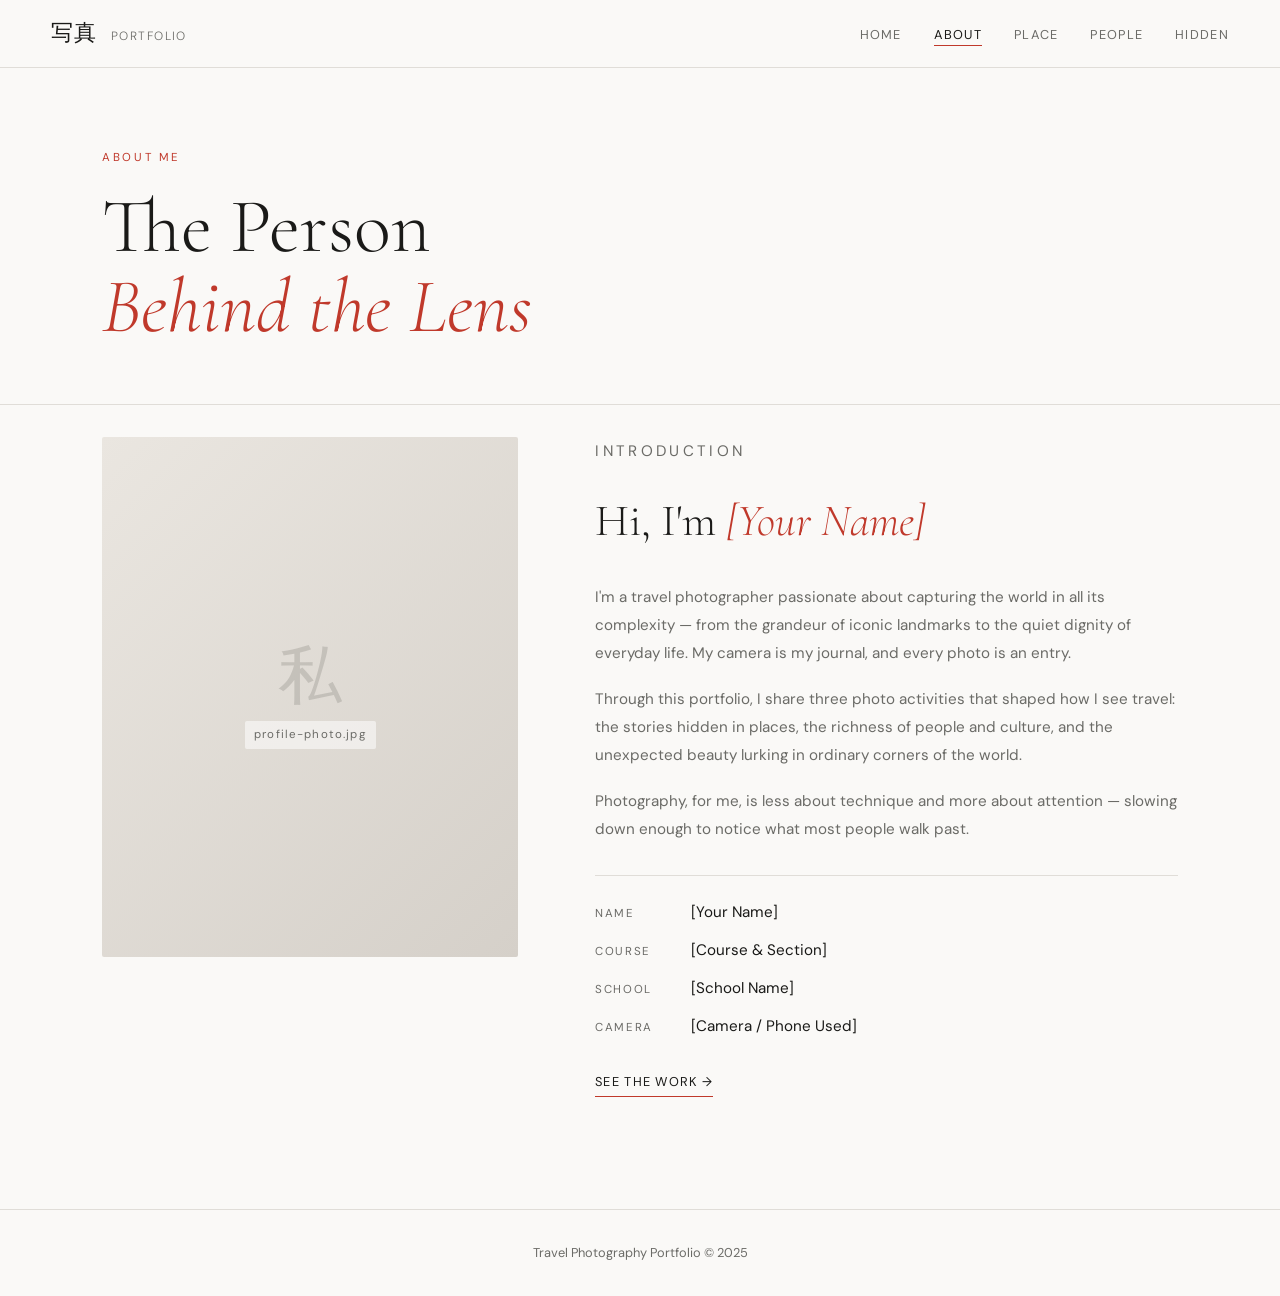
==== about.html @ 9acc2124 "Add files via upload" ====
<!DOCTYPE html>
<html lang="en">
<head>
  <meta charset="UTF-8" />
  <meta name="viewport" content="width=device-width, initial-scale=1.0" />
  <title>About — Portfolio</title>
  <link rel="preconnect" href="https://fonts.googleapis.com" />
  <link href="https://fonts.googleapis.com/css2?family=Cormorant+Garamond:ital,wght@0,300;0,400;1,300;1,400&family=DM+Sans:wght@300;400;500&display=swap" rel="stylesheet" />
  <link rel="stylesheet" href="style.css" />
</head>
<body>

  <nav class="nav">
    <a href="index.html" class="nav-logo">写真 <span>Portfolio</span></a>
    <ul class="nav-links">
      <li><a href="index.html">Home</a></li>
      <li><a href="about.html" class="active">About</a></li>
      <li><a href="activity1.html">Place</a></li>
      <li><a href="activity2.html">People</a></li>
      <li><a href="activity3.html">Hidden</a></li>
    </ul>
    <button class="nav-toggle" onclick="toggleMenu()">&#9776;</button>
  </nav>

  <section class="about-hero fade-in">
    <p class="hero-eyebrow">About Me</p>
    <h1>The Person<br /><em>Behind the Lens</em></h1>
  </section>

  <section class="about-body">
    <div class="about-grid">
      <div class="about-photo fade-in">
        <div class="about-placeholder">
          <span class="jp-char">私</span>
          <p>profile-photo.jpg</p>
        </div>
      </div>
      <div class="about-text fade-in">
        <p class="section-tag">Introduction</p>
        <h2>Hi, I'm <em>[Your Name]</em></h2>
        <p>I'm a travel photographer passionate about capturing the world in all its complexity — from the grandeur of iconic landmarks to the quiet dignity of everyday life. My camera is my journal, and every photo is an entry.</p>
        <p>Through this portfolio, I share three photo activities that shaped how I see travel: the stories hidden in places, the richness of people and culture, and the unexpected beauty lurking in ordinary corners of the world.</p>
        <p>Photography, for me, is less about technique and more about attention — slowing down enough to notice what most people walk past.</p>

        <div class="about-details">
          <div class="detail-item">
            <span class="detail-label">Name</span>
            <span class="detail-val">[Your Name]</span>
          </div>
          <div class="detail-item">
            <span class="detail-label">Course</span>
            <span class="detail-val">[Course & Section]</span>
          </div>
          <div class="detail-item">
            <span class="detail-label">School</span>
            <span class="detail-val">[School Name]</span>
          </div>
          <div class="detail-item">
            <span class="detail-label">Camera</span>
            <span class="detail-val">[Camera / Phone Used]</span>
          </div>
        </div>

        <a href="activity1.html" class="btn" style="margin-top:2rem; display:inline-block;">See the Work →</a>
      </div>
    </div>
  </section>

  <footer class="footer">
    <p>Travel Photography Portfolio &copy; 2025</p>
  </footer>

  <script src="main.js"></script>
</body>
</html>
---- style.css ----
*, *::before, *::after {
  box-sizing: border-box;
  margin: 0;
  padding: 0;
}

:root {
  --bg: #faf9f7;
  --fg: #1a1a18;
  --fg-muted: #6b6b67;
  --accent: #c0392b;
  --border: #e0ddd8;
  --card-bg: #ffffff;
  --nav-h: 68px;
  --font-display: 'Cormorant Garamond', Georgia, serif;
  --font-body: 'DM Sans', system-ui, sans-serif;
}

html { scroll-behavior: smooth; }

body {
  background: var(--bg);
  color: var(--fg);
  font-family: var(--font-body);
  font-size: 16px;
  line-height: 1.7;
  -webkit-font-smoothing: antialiased;
}

a { color: inherit; text-decoration: none; }

/* ── NAV ── */
.nav {
  position: fixed;
  top: 0; left: 0; right: 0;
  z-index: 100;
  height: var(--nav-h);
  display: flex;
  align-items: center;
  justify-content: space-between;
  padding: 0 4vw;
  background: rgba(250,249,247,0.92);
  backdrop-filter: blur(12px);
  border-bottom: 1px solid var(--border);
}

.nav-logo {
  font-family: var(--font-display);
  font-size: 1.4rem;
  font-weight: 300;
  letter-spacing: 0.04em;
}

.nav-logo span {
  font-size: 0.75rem;
  font-family: var(--font-body);
  color: var(--fg-muted);
  margin-left: 8px;
  letter-spacing: 0.12em;
  text-transform: uppercase;
}

.nav-links {
  list-style: none;
  display: flex;
  gap: 2rem;
}

.nav-links a {
  font-size: 0.8rem;
  letter-spacing: 0.1em;
  text-transform: uppercase;
  color: var(--fg-muted);
  transition: color 0.2s;
  position: relative;
}

.nav-links a::after {
  content: '';
  position: absolute;
  bottom: -3px; left: 0; right: 100%;
  height: 1px;
  background: var(--accent);
  transition: right 0.3s;
}

.nav-links a:hover,
.nav-links a.active { color: var(--fg); }

.nav-links a:hover::after,
.nav-links a.active::after { right: 0; }

.nav-toggle {
  display: none;
  background: none;
  border: none;
  font-size: 1.4rem;
  cursor: pointer;
  color: var(--fg);
}

/* ── HERO (HOME) ── */
.hero {
  min-height: 100vh;
  padding-top: var(--nav-h);
  display: grid;
  grid-template-columns: 1fr 1fr;
  gap: 5vw;
  align-items: center;
  padding-left: 8vw;
  padding-right: 8vw;
}

.hero-text { max-width: 520px; }

.hero-eyebrow {
  font-size: 0.72rem;
  letter-spacing: 0.22em;
  text-transform: uppercase;
  color: var(--accent);
  margin-bottom: 1.2rem;
}

.hero h1 {
  font-family: var(--font-display);
  font-size: clamp(2.8rem, 5.5vw, 4.8rem);
  font-weight: 300;
  line-height: 1.1;
}

.hero h1 em { font-style: italic; color: var(--accent); }

.hero-sub {
  margin-top: 1.25rem;
  font-size: 0.95rem;
  color: var(--fg-muted);
  line-height: 1.8;
  margin-bottom: 2rem;
}

.btn {
  display: inline-block;
  font-size: 0.8rem;
  letter-spacing: 0.1em;
  text-transform: uppercase;
  color: var(--fg);
  border-bottom: 1px solid var(--accent);
  padding-bottom: 3px;
  transition: color 0.2s;
}

.btn:hover { color: var(--accent); }

.hero-img-block { width: 100%; }

.hero-placeholder,
.about-placeholder,
.feature-placeholder,
.act-placeholder {
  background: linear-gradient(135deg, #eae6e0 0%, #d5d0c9 100%);
  display: flex;
  flex-direction: column;
  align-items: center;
  justify-content: center;
  gap: 0.75rem;
  border-radius: 2px;
}

.hero-placeholder {
  height: 500px;
}

.hero-placeholder p,
.about-placeholder p,
.feature-placeholder p,
.act-placeholder p {
  font-size: 0.72rem;
  letter-spacing: 0.1em;
  color: var(--fg-muted);
  background: rgba(255,255,255,0.55);
  padding: 0.25rem 0.6rem;
  border-radius: 2px;
}

.jp-char {
  font-family: var(--font-display);
  font-size: 4rem;
  color: rgba(26,26,24,0.14);
  user-select: none;
  line-height: 1;
}

/* ── ACTIVITIES ── */
.activities {
  padding: 6rem 4vw;
  border-top: 1px solid var(--border);
}

.activities-header {
  max-width: 1100px;
  margin: 0 auto 3rem;
}

.section-tag {
  font-size: 0.7rem;
  letter-spacing: 0.22em;
  text-transform: uppercase;
  color: var(--accent);
  margin-bottom: 0.6rem;
}

.activities-header h2 {
  font-family: var(--font-display);
  font-size: clamp(2rem, 3.5vw, 3rem);
  font-weight: 300;
}

.activities-grid {
  max-width: 1100px;
  margin: 0 auto;
  display: grid;
  grid-template-columns: repeat(3, 1fr);
  gap: 2px;
  background: var(--border);
}

.activity-card {
  background: var(--card-bg);
  display: block;
  overflow: hidden;
  transition: transform 0.3s;
}

.activity-card:hover {
  z-index: 1;
  transform: translateY(-4px);
  box-shadow: 0 12px 40px rgba(0,0,0,0.1);
}

.activity-img {
  position: relative;
  height: 280px;
  overflow: hidden;
}

.activity-placeholder {
  width: 100%; height: 100%;
  background: linear-gradient(135deg, #eae6e0 0%, #d5d0c9 100%);
  display: flex;
  align-items: center;
  justify-content: center;
  transition: background 0.3s;
}

.activity-card:hover .activity-placeholder {
  background: linear-gradient(135deg, #e0dbd4 0%, #c9c4bc 100%);
}

.activity-img img {
  width: 100%; height: 100%;
  object-fit: cover;
  display: block;
  transition: transform 0.5s;
}

.activity-card:hover .activity-img img {
  transform: scale(1.04);
}

.activity-overlay {
  position: absolute;
  inset: 0;
  background: rgba(26,26,24,0);
  display: flex;
  align-items: flex-end;
  padding: 1.5rem;
  transition: background 0.3s;
}

.activity-overlay span {
  font-size: 0.78rem;
  letter-spacing: 0.1em;
  text-transform: uppercase;
  color: white;
  opacity: 0;
  transition: opacity 0.3s;
}

.activity-card:hover .activity-overlay {
  background: rgba(26,26,24,0.25);
}

.activity-card:hover .activity-overlay span {
  opacity: 1;
}

.activity-info {
  padding: 1.5rem 1.75rem 2rem;
}

.activity-num {
  font-family: var(--font-display);
  font-size: 0.8rem;
  letter-spacing: 0.1em;
  color: var(--accent);
  margin-bottom: 0.5rem;
}

.activity-info h3 {
  font-family: var(--font-display);
  font-size: 1.4rem;
  font-weight: 300;
  margin-bottom: 0.5rem;
}

.activity-info p {
  font-size: 0.88rem;
  color: var(--fg-muted);
  line-height: 1.7;
}

/* ── QUOTE STRIP ── */
.quote-strip {
  padding: 6rem 4vw;
  text-align: center;
  background: var(--fg);
}

.quote-strip blockquote {
  font-family: var(--font-display);
  font-size: clamp(1.4rem, 3vw, 2.2rem);
  font-weight: 300;
  font-style: italic;
  color: #faf9f7;
  max-width: 680px;
  margin: 0 auto 1.25rem;
  line-height: 1.4;
}

.quote-strip cite {
  font-size: 0.78rem;
  letter-spacing: 0.14em;
  text-transform: uppercase;
  color: #888884;
}

/* ── PAGE HERO ── */
.page-hero {
  padding-top: calc(var(--nav-h) + 5rem);
  padding-bottom: 4rem;
  padding-left: 8vw;
  padding-right: 8vw;
  max-width: 1200px;
  margin: 0 auto;
}

.page-hero h1 {
  font-family: var(--font-display);
  font-size: clamp(3rem, 6vw, 5rem);
  font-weight: 300;
  line-height: 1.05;
  margin: 0.5rem 0 1rem;
}

.page-hero h1 em { font-style: italic; color: var(--accent); }

.page-hero-sub {
  color: var(--fg-muted);
  max-width: 500px;
  font-size: 0.95rem;
}

/* ── ABOUT PAGE ── */
.about-hero {
  padding-top: calc(var(--nav-h) + 5rem);
  padding-bottom: 3rem;
  padding-left: 8vw;
  padding-right: 8vw;
}

.about-hero h1 {
  font-family: var(--font-display);
  font-size: clamp(3rem, 6vw, 5rem);
  font-weight: 300;
  line-height: 1.05;
  margin: 0.5rem 0;
}

.about-hero h1 em { font-style: italic; color: var(--accent); }

.about-body {
  padding: 2rem 8vw 7rem;
  border-top: 1px solid var(--border);
}

.about-grid {
  max-width: 1100px;
  margin: 0 auto;
  display: grid;
  grid-template-columns: 1fr 1.4fr;
  gap: 6vw;
  align-items: start;
}

.about-placeholder {
  height: 520px;
}

.about-text h2 {
  font-family: var(--font-display);
  font-size: clamp(2rem, 3.5vw, 2.8rem);
  font-weight: 300;
  margin: 0.5rem 0 1.5rem;
}

.about-text h2 em { font-style: italic; color: var(--accent); }

.about-text p {
  color: var(--fg-muted);
  font-size: 0.95rem;
  line-height: 1.85;
  margin-bottom: 1.1rem;
}

.about-details {
  margin-top: 2rem;
  border-top: 1px solid var(--border);
  padding-top: 1.5rem;
  display: flex;
  flex-direction: column;
  gap: 0.75rem;
}

.detail-item {
  display: flex;
  align-items: baseline;
  gap: 1rem;
}

.detail-label {
  font-size: 0.72rem;
  letter-spacing: 0.14em;
  text-transform: uppercase;
  color: var(--fg-muted);
  min-width: 80px;
}

.detail-val {
  font-size: 0.95rem;
  color: var(--fg);
}

/* ── ACTIVITY FEATURE ── */
.activity-feature {
  max-width: 1100px;
  margin: 0 auto;
  padding: 0 8vw 5rem;
  display: grid;
  grid-template-columns: 1.2fr 1fr;
  gap: 5vw;
  align-items: start;
  border-top: 1px solid var(--border);
}

.feature-img { width: 100%; }

.feature-placeholder {
  height: 520px;
}

.feature-caption { padding-top: 1rem; }

.feature-caption h2 {
  font-family: var(--font-display);
  font-size: clamp(1.8rem, 3vw, 2.5rem);
  font-weight: 300;
  margin: 0.5rem 0 1.25rem;
}

.feature-caption h2 em { font-style: italic; color: var(--accent); }

.caption-body {
  color: var(--fg-muted);
  font-size: 0.95rem;
  line-height: 1.85;
  margin-bottom: 1.75rem;
}

.caption-meta {
  display: flex;
  flex-direction: column;
  gap: 0.4rem;
  border-top: 1px solid var(--border);
  padding-top: 1.25rem;
  font-size: 0.85rem;
  color: var(--fg-muted);
}

/* ── ACTIVITY GALLERY ── */
.activity-gallery {
  max-width: 1100px;
  margin: 0 auto;
  padding: 0 8vw 5rem;
}

.act-grid {
  margin-top: 1.5rem;
  display: grid;
  grid-template-columns: repeat(3, 1fr);
  gap: 6px;
}

.act-item { overflow: hidden; }

.act-placeholder {
  height: 220px;
  margin-bottom: 0.75rem;
}

.act-caption {
  font-size: 0.82rem;
  color: var(--fg-muted);
  padding: 0 0.25rem;
  line-height: 1.5;
}

/* ── ACTIVITY NAV ── */
.activity-nav {
  max-width: 1100px;
  margin: 0 auto;
  padding: 0 8vw 6rem;
  display: flex;
  gap: 1rem;
  justify-content: space-between;
  flex-wrap: wrap;
}

.btn-outline {
  font-size: 0.8rem;
  letter-spacing: 0.1em;
  text-transform: uppercase;
  padding: 0.75rem 1.75rem;
  border: 1px solid var(--fg);
  color: var(--fg);
  border-radius: 2px;
  transition: background 0.25s, color 0.25s;
}

.btn-outline:hover {
  background: var(--fg);
  color: var(--bg);
}

/* ── FOOTER ── */
.footer {
  border-top: 1px solid var(--border);
  padding: 2rem 4vw;
  text-align: center;
  font-size: 0.8rem;
  color: var(--fg-muted);
}

/* ── FADE IN ── */
.fade-in {
  opacity: 0;
  transform: translateY(22px);
  transition: opacity 0.7s ease, transform 0.7s ease;
}

.fade-in.visible {
  opacity: 1;
  transform: none;
}

/* ── RESPONSIVE ── */
@media (max-width: 900px) {
  .hero {
    grid-template-columns: 1fr;
    padding-top: calc(var(--nav-h) + 3rem);
    padding-left: 6vw;
    padding-right: 6vw;
    min-height: auto;
    padding-bottom: 4rem;
    gap: 3rem;
  }

  .hero-placeholder { height: 320px; }

  .activities-grid { grid-template-columns: 1fr; }

  .about-grid,
  .activity-feature { grid-template-columns: 1fr; }

  .about-placeholder,
  .feature-placeholder { height: 300px; }

  .act-grid { grid-template-columns: 1fr 1fr; }
}

@media (max-width: 600px) {
  .nav-links {
    display: none;
    position: absolute;
    top: var(--nav-h); left: 0; right: 0;
    background: var(--bg);
    border-bottom: 1px solid var(--border);
    flex-direction: column;
    gap: 0;
    padding: 0.75rem 0;
  }

  .nav-links.open { display: flex; }
  .nav-links li { padding: 0.7rem 4vw; }
  .nav-toggle { display: block; }

  .act-grid { grid-template-columns: 1fr; }

  .activity-nav { flex-direction: column; }
  .activity-nav .btn-outline { text-align: center; }

  .page-hero,
  .about-hero,
  .about-body,
  .activity-feature,
  .activity-gallery,
  .activity-nav { padding-left: 5vw; padding-right: 5vw; }
}
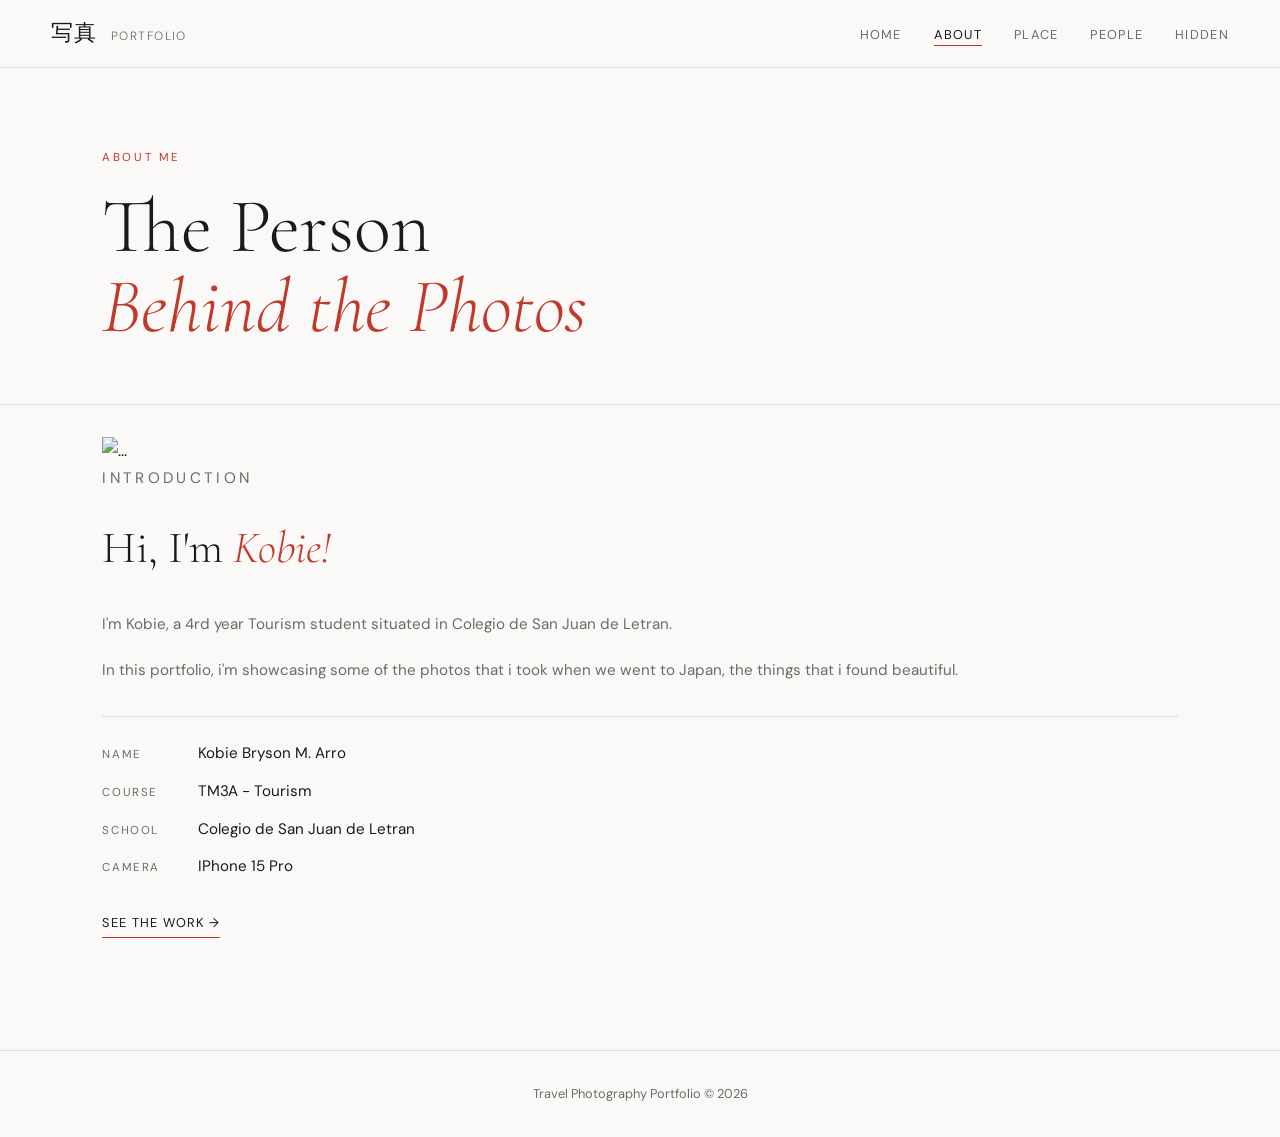
==== commit a9791f2a: "Update about section with personal details" ====
--- a/about.html
+++ b/about.html
@@ -24,40 +24,37 @@
 
   <section class="about-hero fade-in">
     <p class="hero-eyebrow">About Me</p>
-    <h1>The Person<br /><em>Behind the Lens</em></h1>
+    <h1>The Person<br /><em>Behind the Photos</em></h1>
   </section>
 
   <section class="about-body">
     <div class="about-grid">
       <div class="about-photo fade-in">
-        <div class="about-placeholder">
-          <span class="jp-char">私</span>
-          <p>profile-photo.jpg</p>
+        <img src="your-photo.jpg" alt="..." />
         </div>
       </div>
       <div class="about-text fade-in">
         <p class="section-tag">Introduction</p>
-        <h2>Hi, I'm <em>[Your Name]</em></h2>
-        <p>I'm a travel photographer passionate about capturing the world in all its complexity — from the grandeur of iconic landmarks to the quiet dignity of everyday life. My camera is my journal, and every photo is an entry.</p>
-        <p>Through this portfolio, I share three photo activities that shaped how I see travel: the stories hidden in places, the richness of people and culture, and the unexpected beauty lurking in ordinary corners of the world.</p>
-        <p>Photography, for me, is less about technique and more about attention — slowing down enough to notice what most people walk past.</p>
-
+        <h2>Hi, I'm <em>Kobie!</em></h2>
+        <p>I'm Kobie, a 4rd year Tourism student situated in Colegio de San Juan de Letran. </p>
+        <p>In this portfolio, i'm showcasing some of the photos that i took when we went to Japan, the things that i found beautiful.</p>
+      
         <div class="about-details">
           <div class="detail-item">
             <span class="detail-label">Name</span>
-            <span class="detail-val">[Your Name]</span>
+            <span class="detail-val">Kobie Bryson M. Arro</span>
           </div>
           <div class="detail-item">
             <span class="detail-label">Course</span>
-            <span class="detail-val">[Course & Section]</span>
+            <span class="detail-val">TM3A - Tourism</span>
           </div>
           <div class="detail-item">
             <span class="detail-label">School</span>
-            <span class="detail-val">[School Name]</span>
+            <span class="detail-val">Colegio de San Juan de Letran</span>
           </div>
           <div class="detail-item">
             <span class="detail-label">Camera</span>
-            <span class="detail-val">[Camera / Phone Used]</span>
+            <span class="detail-val">IPhone 15 Pro</span>
           </div>
         </div>
 
@@ -67,7 +64,7 @@
   </section>
 
   <footer class="footer">
-    <p>Travel Photography Portfolio &copy; 2025</p>
+    <p>Travel Photography Portfolio &copy; 2026</p>
   </footer>
 
   <script src="main.js"></script>
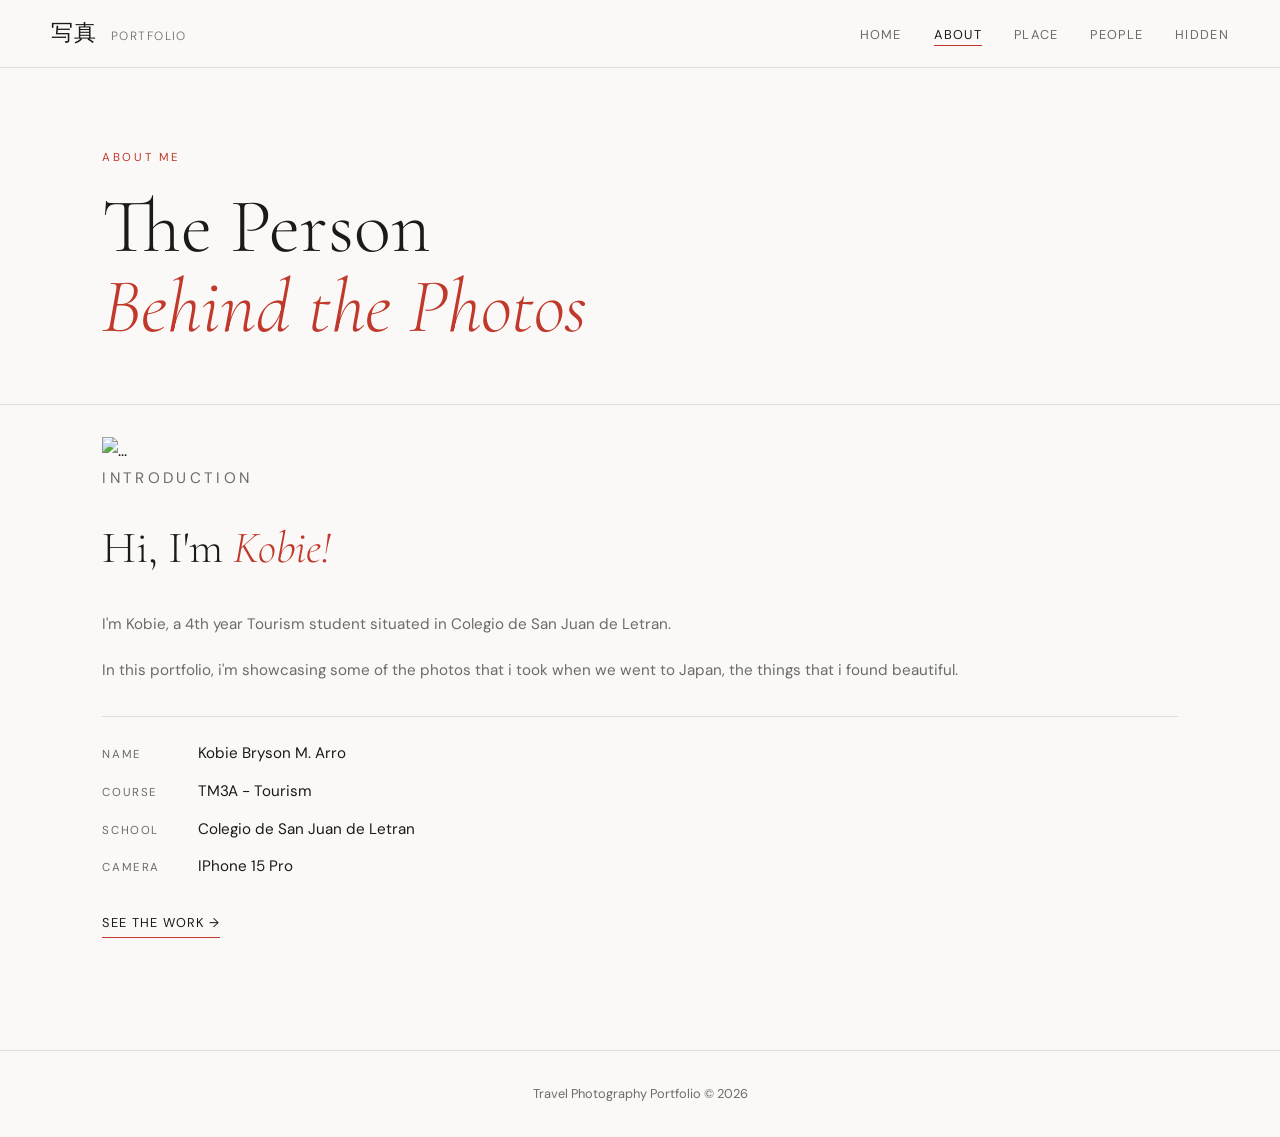
==== commit 0e3ae8a8: "Update about.html" ====
--- a/about.html
+++ b/about.html
@@ -36,7 +36,7 @@
       <div class="about-text fade-in">
         <p class="section-tag">Introduction</p>
         <h2>Hi, I'm <em>Kobie!</em></h2>
-        <p>I'm Kobie, a 4rd year Tourism student situated in Colegio de San Juan de Letran. </p>
+        <p>I'm Kobie, a 4th year Tourism student situated in Colegio de San Juan de Letran. </p>
         <p>In this portfolio, i'm showcasing some of the photos that i took when we went to Japan, the things that i found beautiful.</p>
       
         <div class="about-details">
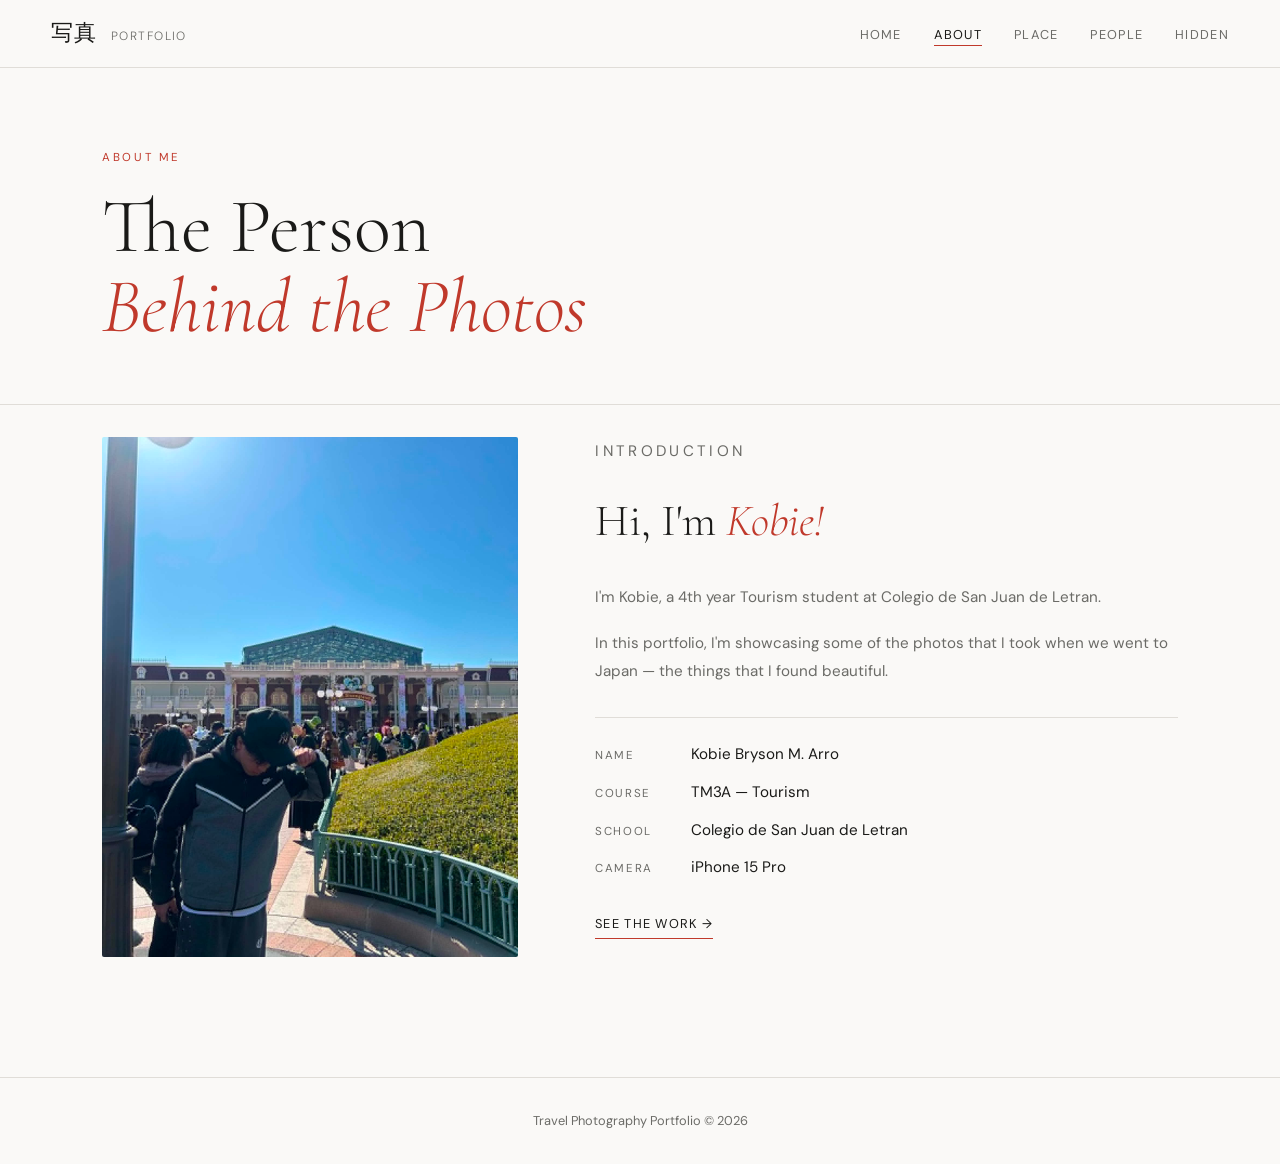
==== commit 79bf864f: "Add files via upload" ====
--- a/about.html
+++ b/about.html
@@ -30,15 +30,14 @@
   <section class="about-body">
     <div class="about-grid">
       <div class="about-photo fade-in">
-        <img src="your-photo.jpg" alt="..." />
-        </div>
+        <img src="profile-photo.jpg" alt="Kobie Bryson M. Arro" style="width:100%; height:520px; object-fit:cover; border-radius:2px;" />
       </div>
       <div class="about-text fade-in">
         <p class="section-tag">Introduction</p>
         <h2>Hi, I'm <em>Kobie!</em></h2>
-        <p>I'm Kobie, a 4th year Tourism student situated in Colegio de San Juan de Letran. </p>
-        <p>In this portfolio, i'm showcasing some of the photos that i took when we went to Japan, the things that i found beautiful.</p>
-      
+        <p>I'm Kobie, a 4th year Tourism student at Colegio de San Juan de Letran.</p>
+        <p>In this portfolio, I'm showcasing some of the photos that I took when we went to Japan — the things that I found beautiful.</p>
+
         <div class="about-details">
           <div class="detail-item">
             <span class="detail-label">Name</span>
@@ -46,7 +45,7 @@
           </div>
           <div class="detail-item">
             <span class="detail-label">Course</span>
-            <span class="detail-val">TM3A - Tourism</span>
+            <span class="detail-val">TM3A — Tourism</span>
           </div>
           <div class="detail-item">
             <span class="detail-label">School</span>
@@ -54,7 +53,7 @@
           </div>
           <div class="detail-item">
             <span class="detail-label">Camera</span>
-            <span class="detail-val">IPhone 15 Pro</span>
+            <span class="detail-val">iPhone 15 Pro</span>
           </div>
         </div>
 
